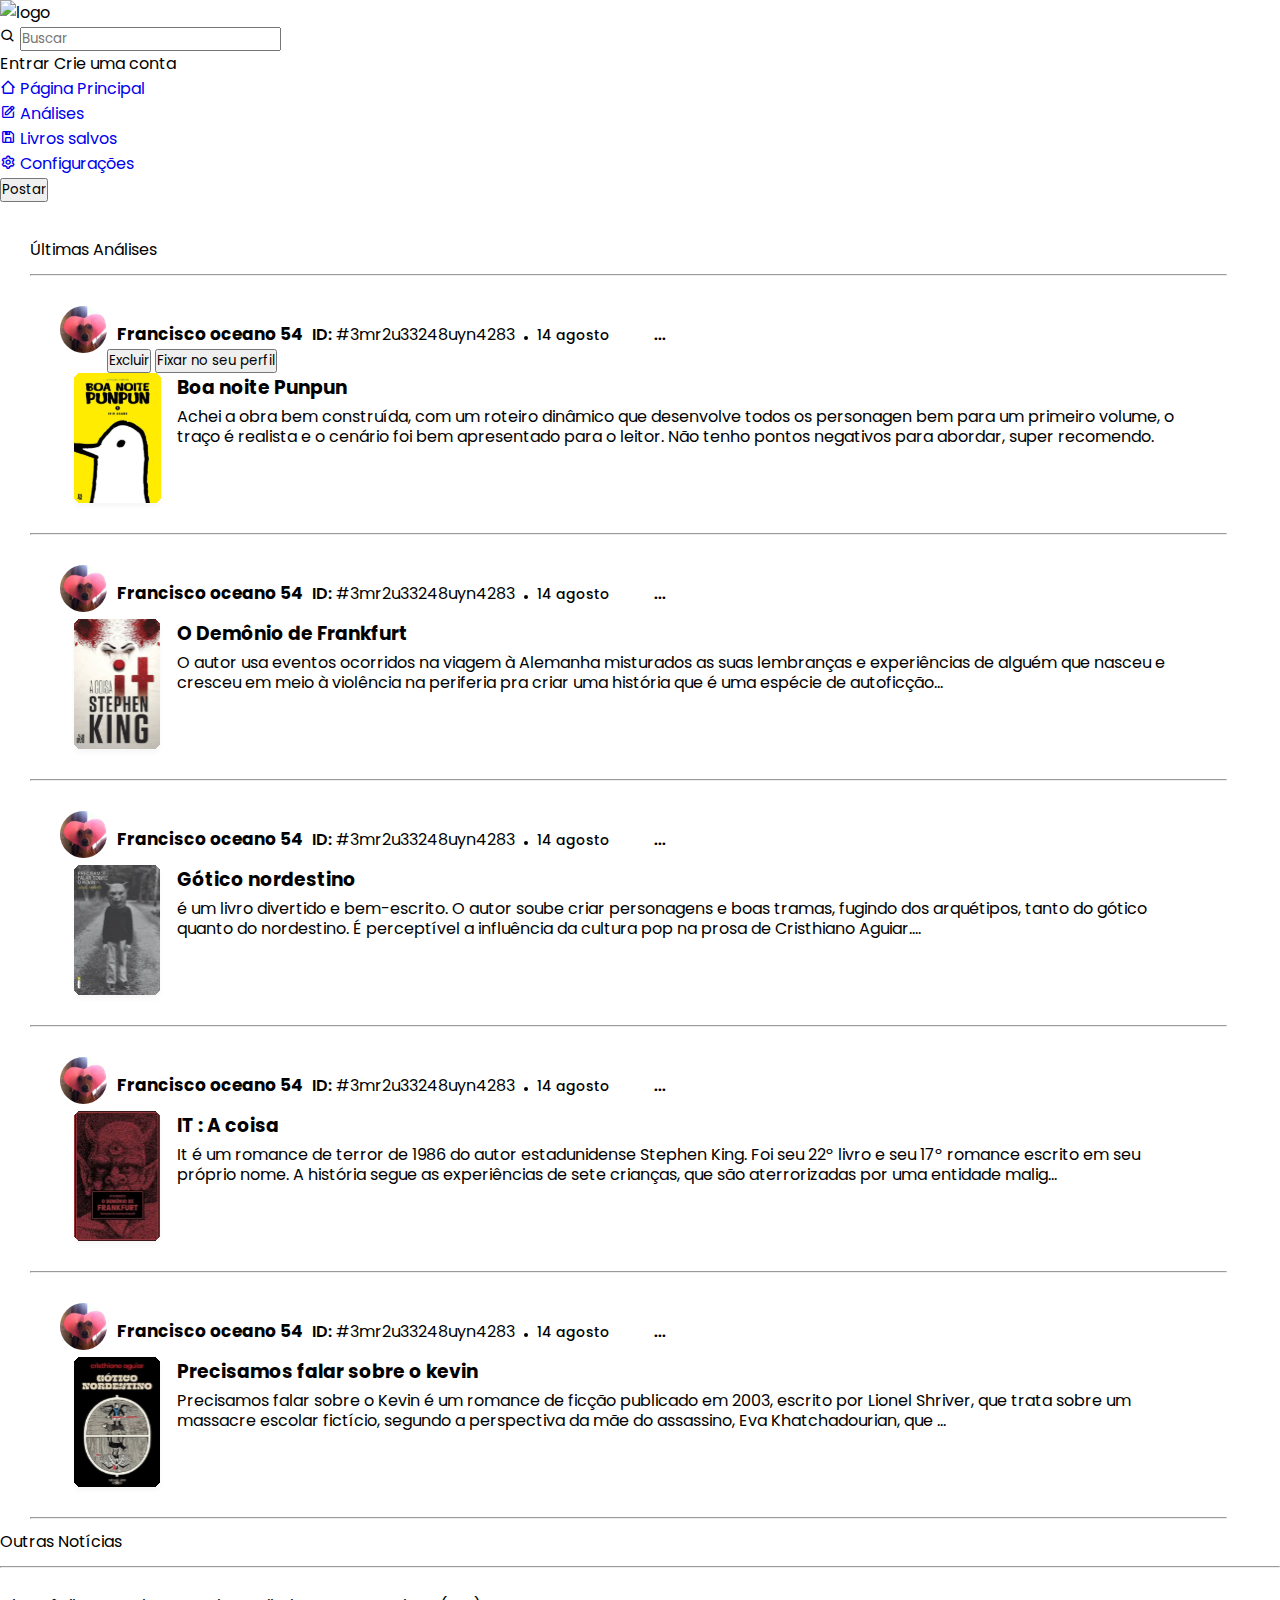
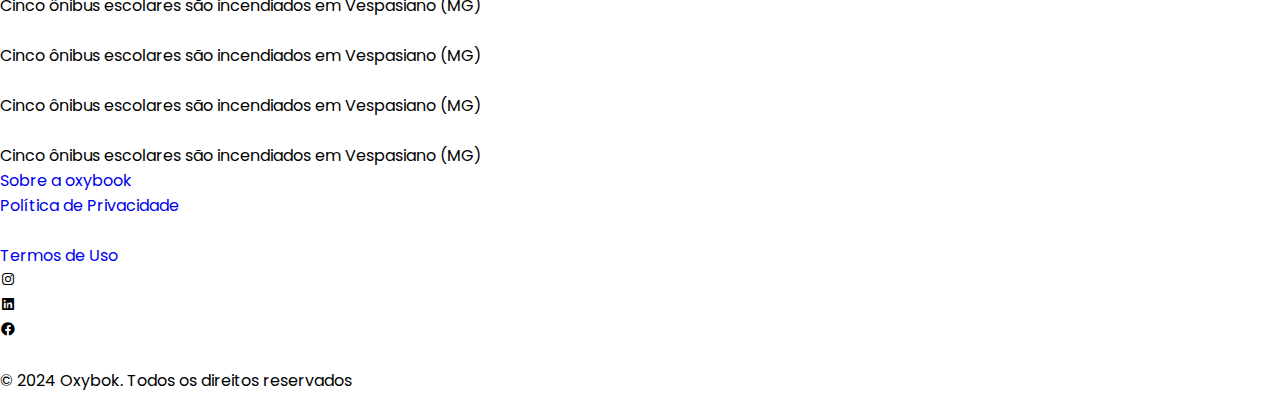
==== BlogBook - teste/analises page/index.html @ 35f9f9dd "Merge https://github.com/ludslvaz/BLOGBOOK-TESTE into veetorioBranch" ====
<!DOCTYPE html>
<html lang="pt-BR">
<head>
    <meta charset="UTF-8">
    <meta name="viewport" content="width=device-width, initial-scale=1.0">
    <link rel="stylesheet" href="style.css">
    <link rel="stylesheet" href="../css/header.css">
    <link rel="stylesheet" href="../css/leftNav.css">
    <link rel="stylesheet" href="../css/rightNavSingle.css">
    <link rel="stylesheet" href="../css/footer.css">
    <!-- Boxiocns CND Link -->
    <link href='https://unpkg.com/boxicons@2.1.4/css/boxicons.min.css' rel='stylesheet'>
    <title>Análise Page</title>
</head>
<body>
    <header>
        <div class="logo-details">
            <img src="./imgs/logo_icon.svg" alt="logo">
        </div>
        <div class="search-container">
            <i class='bx bx-search'></i>
            <input class="seach" placeholder="Buscar">
            </input>
        </div>
        </input>
        <div class="login_div">
            <span class="to-enter">Entrar</span>
            <span class="create_cont">Crie uma conta</span>
            <img src="./imgs/user.svg" alt="" class="user">
        </div>
    </header>
    <main>
        <nav class="left-nav">
            <ul>
                <li>
                    <a href="#" class="color">
                        <i class='bx bx-home-alt-2'></i>
                        <span class="link_name">Página Principal</span>
                    </a>
                </li>
                <li>
                    <a href="#" class="color">
                        <i class='bx bx-edit'></i>
                        <span class="link_name">Análises</span>
                    </a>
                </li>
                <li>
                    <a href="#" class="color">
                        <i class='bx bx-save'></i>
                        <span class="link_name">Livros salvos</span>
                    </a>
                </li>
                <li>
                    <a href="#" class="color">
                        <i class='bx bx-cog'></i>
                        <span class="link_name">Configurações</span>
                    </a>
                </li>
                <li class="button">
                    <input type="button" value="Postar" class="btn">
                </li>
            </ul>
        </nav>

        <section class="content-container">
            <div class="container">
                <span>Últimas Análises</span>
                <hr>
                <div class="containerAnalises">
                    <div id="info_sigle">
                        <div class="imgUser_sigle">
                            <img src="./imgs/dogUser.svg" alt="" id="user_sigle">
                        </div>
                        <div class="dados">
                        <span id="userName_single">Francisco oceano 54</span>
                        <span id="idName_single"><span class="wordId">ID:</span> #3mr2u33248uyn4283</span>
                        <span class="ponto"></span>
                        <span id="dia_single">14 agosto</span>
                        <button class="trêsPontinhos">...</button>
                        <div class="notification">
                            <button type="button" id="btnDelete"><box-icon type='solid' name='trash-alt'>Excluir</box-icon></button>
                            <button type="button" id="btnFixar">Fixar no seu perfil</button>
                        </div>
                        </div>
                    </div>
                    <div class="bookDados">
                        <img src="./imgs/books/book1.svg" alt="">
                        <div class="infoBook">
                            <h3>Boa noite Punpun</h3>
                            <p>Achei a obra bem construída,
                               com um roteiro dinâmico que desenvolve
                               todos os personagen bem para um primeiro 
                               volume, o traço é realista e o cenário foi 
                               bem apresentado para o leitor. Não tenho 
                               pontos negativos para abordar, super recomendo.
                            </p>
                        </div>
                    </div>
                </div>
                <hr>
                <div class="containerAnalises">
                    <div id="info_sigle">
                        <div class="imgUser_sigle">
                            <img src="./imgs/dogUser.svg" alt="" id="user_sigle">
                        </div>
                        <div class="dados">
                        <span id="userName_single">Francisco oceano 54</span>
                        <span id="idName_single"><span class="wordId">ID:</span> #3mr2u33248uyn4283</span>
                        <span class="ponto"></span>
                        <span id="dia_single">14 agosto</span>
                        <button class="trêsPontinhos">...</button>
                        </div>
                    </div>
                    <div class="bookDados">
                        <img src="./imgs/books/book2.svg" alt="">
                        <div class="infoBook">
                            <h3>O Demônio de Frankfurt</h3>
                            <p>O autor usa eventos ocorridos na viagem
                                à Alemanha misturados as suas lembranças
                                e experiências de alguém que nasceu e cresceu
                                em meio à violência na periferia pra criar uma
                                história que é uma espécie de autoficção...
                            </p>
                        </div>
                    </div>
                </div>
                <hr>
                <div class="containerAnalises">
                    <div id="info_sigle">
                        <div class="imgUser_sigle">
                            <img src="./imgs/dogUser.svg" alt="" id="user_sigle">
                        </div>
                        <div class="dados">
                        <span id="userName_single">Francisco oceano 54</span>
                        <span id="idName_single"><span class="wordId">ID:</span> #3mr2u33248uyn4283</span>
                        <span class="ponto"></span>
                        <span id="dia_single">14 agosto</span>
                        <button class="trêsPontinhos">...</button>
                        </div>
                    </div>
                    <div class="bookDados">
                        <img src="./imgs/books/book3.svg" alt="">
                        <div class="infoBook">
                            <h3>Gótico nordestino</h3>
                            <p>é um livro divertido e bem-escrito.
                                O autor soube criar personagens e boas tramas,
                                fugindo dos arquétipos, tanto do gótico quanto
                                do nordestino. É perceptível a influência da
                                cultura pop na prosa de Cristhiano Aguiar....
                            </p>
                        </div>
                    </div>
                </div>
                <hr>
                <div class="containerAnalises">
                    <div id="info_sigle">
                        <div class="imgUser_sigle">
                            <img src="./imgs/dogUser.svg" alt="" id="user_sigle">
                        </div>
                        <div class="dados">
                        <span id="userName_single">Francisco oceano 54</span>
                        <span id="idName_single"><span class="wordId">ID:</span> #3mr2u33248uyn4283</span>
                        <span class="ponto"></span>
                        <span id="dia_single">14 agosto</span>
                        <button class="trêsPontinhos">...</button>
                        </div>
                    </div>
                    <div class="bookDados">
                        <img src="./imgs/books/book4.svg" alt="">
                        <div class="infoBook">
                            <h3>IT : A coisa </h3>
                            <p>It é um romance de terror de 1986 do autor estadunidense
                                 Stephen King. Foi seu 22º livro e seu 17º romance escrito em seu próprio nome.
                                 A história segue as experiências de sete crianças, que 
                                 são aterrorizadas por uma entidade malig...
                            </p>
                        </div>
                    </div>
                </div>
                <hr>
                <div class="containerAnalises">
                    <div id="info_sigle">
                        <div class="imgUser_sigle">
                            <img src="./imgs/dogUser.svg" alt="" id="user_sigle">
                        </div>
                        <div class="dados">
                        <span id="userName_single">Francisco oceano 54</span>
                        <span id="idName_single"><span class="wordId">ID:</span> #3mr2u33248uyn4283</span>
                        <span class="ponto"></span>
                        <span id="dia_single">14 agosto</span>
                        <button class="trêsPontinhos">...</button>
                        </div>
                    </div>
                    <div class="bookDados">
                        <img src="./imgs/books/book5.svg" alt="">
                        <div class="infoBook">
                            <h3>Precisamos falar sobre o kevin </h3>
                            <p>Precisamos falar sobre o Kevin é um romance 
                                de ficção publicado em 2003, escrito por Lionel 
                                Shriver, que trata sobre um massacre escolar fictício,
                                segundo a perspectiva da mãe do assassino, Eva Khatchadourian, que ...
                            </p>
                        </div>
                    </div>
                </div>
                
                <hr>
            </div>
        </section>

        <nav class="right-nav">
            <div class="OutrasNoticias">
                <div class="titleOutrasNot">
                    <span>Outras Notícias</span>
                </div>
                <hr class="rowOutrasNoticias">
                <div class="noticias">
                    <img src="./imgs/outrasNotícias.img/img1.svg" alt="">
                    <div id="txtOutrasNoticias">
                        <span>
                            Cinco ônibus escolares são incendiados
                             em Vespasiano (MG)
                        </span>
                    </div>
                </div>
                <div class="noticias">
                    <img src="./imgs/outrasNotícias.img/img2.svg" alt="">
                    <div id="txtOutrasNoticias">
                        <span>
                            Cinco ônibus escolares são incendiados
                             em Vespasiano (MG)
                        </span>
                    </div>
                </div>
                <div class="noticias">
                    <img src="./imgs/outrasNotícias.img/img3.svg" alt="">
                    <div id="txtOutrasNoticias">
                        <span>
                            Cinco ônibus escolares são incendiados
                             em Vespasiano (MG)
                        </span>
                    </div>
                </div>
                <div class="noticias">
                    <img src="./imgs/outrasNotícias.img/img4.svg" alt="">
                    <div id="txtOutrasNoticias">
                        <span>
                            Cinco ônibus escolares são incendiados
                             em Vespasiano (MG)
                        </span>
                    </div>
                </div>
            </div>
        </nav>
    </main>
    <footer>
        <div class="container_footer">
            <div class="row_footer">
                <ul class="footer_ul">
                    <li><a href="#" class="color">Sobre a oxybook</a></li>
                    <li><a href="#" class="color">Política de Privacidade</a></li>
                    <li><img src="./imgs/logo_footer.svg" alt=""></li>
                    <li><a href="#" class="color">Termos de Uso</a></li>
                    <div class="social_medias">
                        <li><i class='bx bxl-instagram color'></i></li>
                        <li><i class='bx bxl-linkedin-square color'></i></li>
                        <li><i class='bx bxl-facebook-circle color'></i></li>
                    </div>
                    <a href=""><img src="./imgs/arrow.svg" alt="" id="arrow_footer"></a>
                </ul>
            </div>
        </div>
        <span class="span_footer">© 2024 Oxybok. Todos os direitos reservados</span>
    </footer>
    <script src=""></script>
</body>
</html>
---- BlogBook - teste/analises page/style.css ----
@import url('https://fonts.googleapis.com/css2?family=Poppins:wght@200;300;400;500;600;700&display=swap');
*{
    padding: 0;
    margin: 0;
    box-sizing: border-box;
    text-decoration: none;
    font-family: 'Poppins', sans-serif;
}
/* CONTEÚDO DO MEIO */
.content-container{
    display: flex;
    flex: 1;
    padding: 10px;
    /* justify-content: center; */
    /* background-color: #2A3DA3; */
}
.container{
    max-width: 95%;
    height: 100%;
    margin-left: 20px;
    flex-wrap: wrap;
    margin-top: 25px;
    /* background-color: blueviolet; */
}
#info_sigle{
    display: flex;
    margin-top: 30px;
    margin-left: 30px;
}
.dados{
    margin-top: 15px;
}
#idName_single{
    margin-left: 5px;
}
.wordId{
    font-weight: 600;
}
#userName_single{
    font-weight: bold;
    font-size: 17px;
    margin-left: 10px;
}
.ponto{
    display: inline-block;
    width: 4px;
    height: 4px;
    background-color: black;
    border-radius: 50%;
    margin-left: 5px;
}
.trêsPontinhos{
    font-weight: bold;
    margin-left: 40px;
    cursor: pointer;
    border: none;
    background: none;
}
#dia_single{
    margin-left: 5px;
    font-weight: 500;
    font-size: 14px;
}
hr{
    margin-top: 12px;
}
.bookDados{
    display: flex;
    justify-content: center;
    padding: 0px 40px 10px;
}
.infoBook{
    padding: 0px 12px 0px;
}
.infoBook p{
    line-height: 20px;
    margin-top: 5px;
}
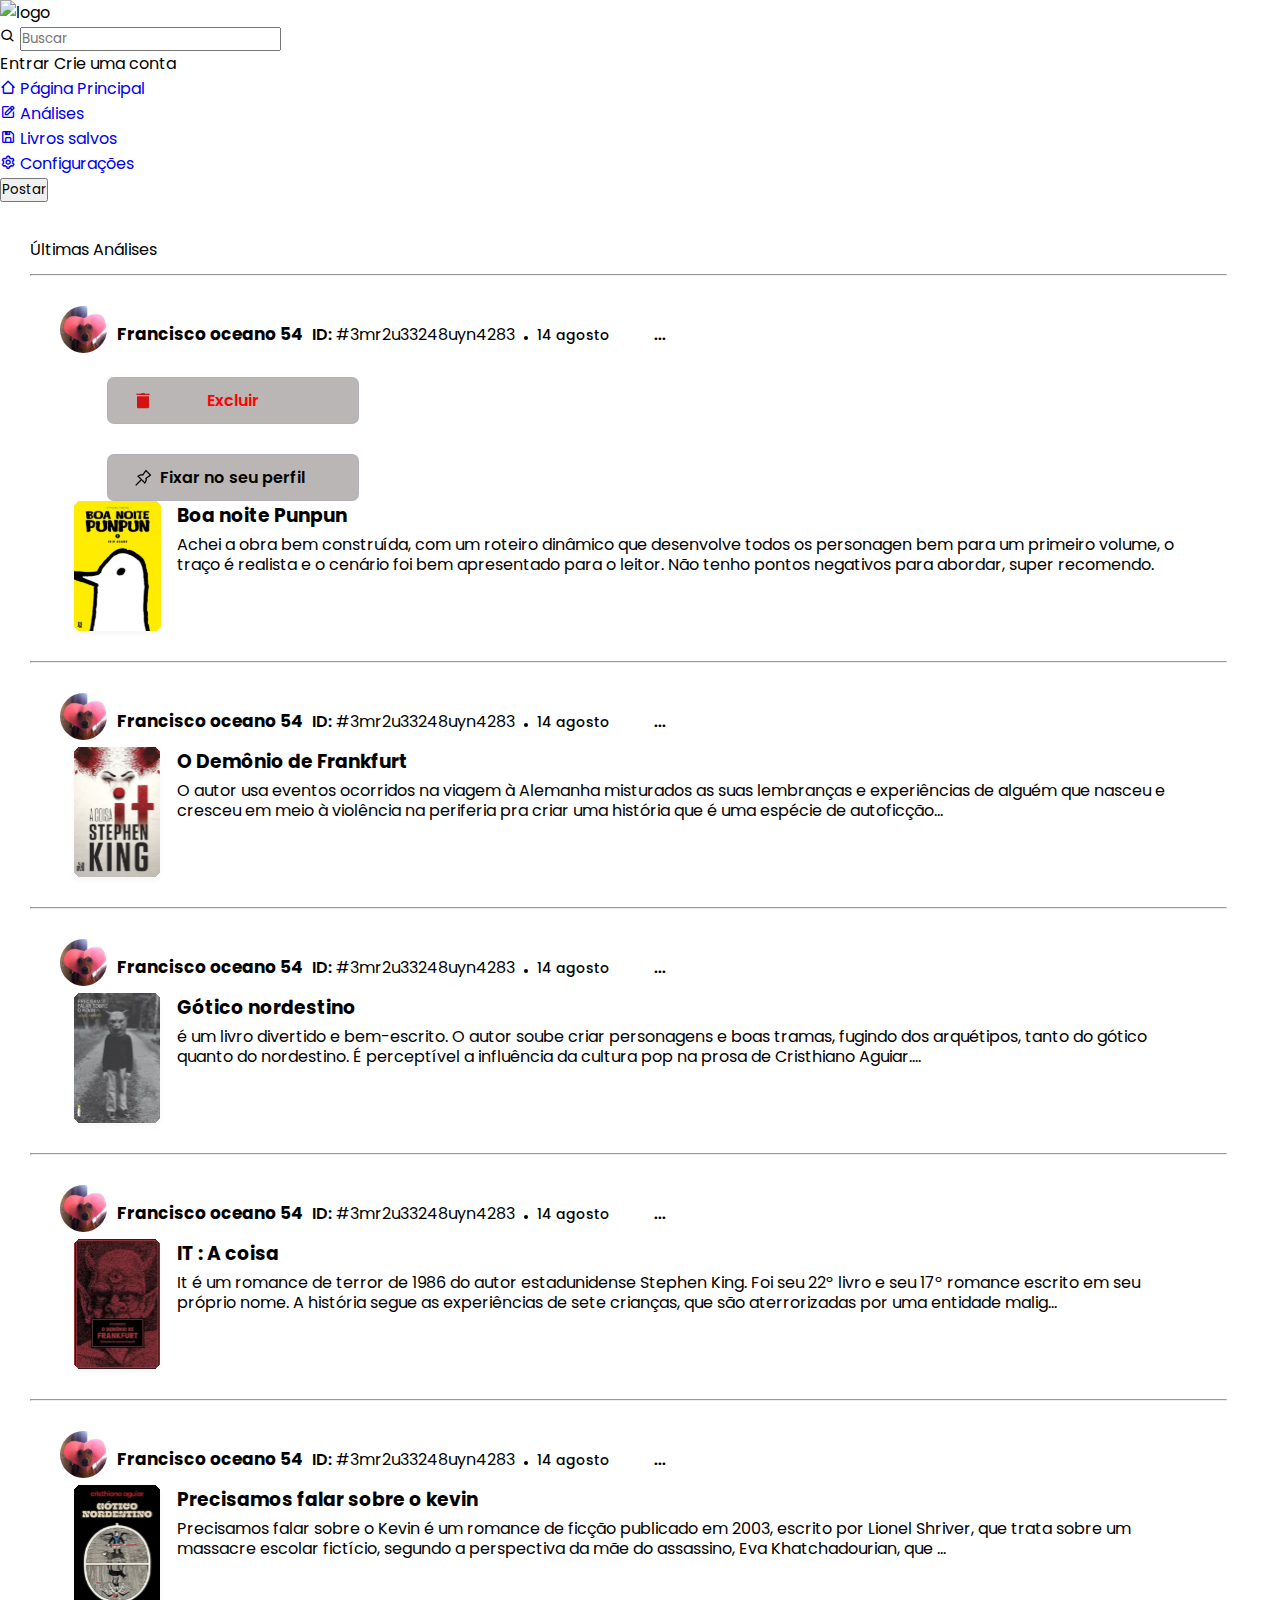
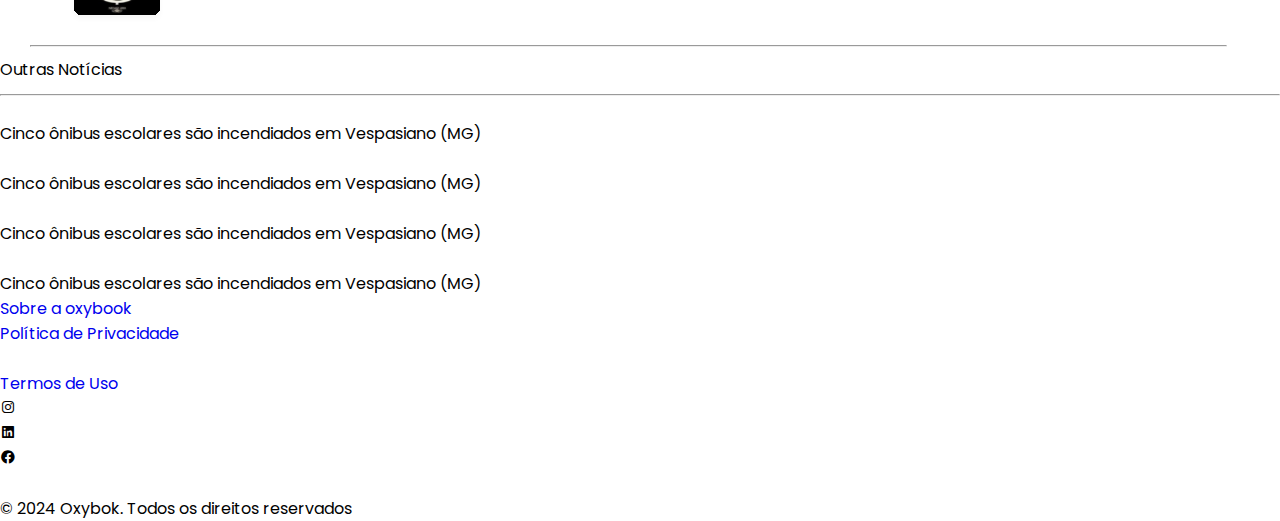
==== commit 9c6aac85: "." ====
--- a/BlogBook - teste/analises page/index.html
+++ b/BlogBook - teste/analises page/index.html
@@ -78,8 +78,8 @@
                         <span id="dia_single">14 agosto</span>
                         <button class="trêsPontinhos">...</button>
                         <div class="notification">
-                            <button type="button" id="btnDelete"><box-icon type='solid' name='trash-alt'>Excluir</box-icon></button>
-                            <button type="button" id="btnFixar">Fixar no seu perfil</button>
+                            <input type="button" value="Excluir" class="btnDelete">
+                            <input type="button" value="Fixar no seu perfil" class="btnFixar">
                         </div>
                         </div>
                     </div>
--- a/BlogBook - teste/analises page/style.css
+++ b/BlogBook - teste/analises page/style.css
@@ -76,3 +76,40 @@
     line-height: 20px;
     margin-top: 5px;
 }
+.btnDelete{
+    display: flex;
+    justify-content: center;
+    width: 45%;
+    margin-top: 30px;
+    padding: 10px 2px;
+    align-items: center;
+    border-radius: 7px;
+    color: red;
+    font-size: 16px;
+    font-weight: 600;
+    border: 1px solid rgba(150, 156, 208, 0.20);
+    background-color: rgb(187, 182, 182);
+    /* background: rgba(255, 255, 255, 0.20); */
+    background-image: url(./imgs/icons8-trash-30.png);
+    background-repeat: no-repeat;
+    background-size: 20px 20px;
+    background-position: 25px;
+}
+.btnFixar{
+    display: flex;
+    justify-content: center;
+    width: 45%;
+    margin-top: 30px;
+    padding: 10px 2px;
+    align-items: center;
+    border-radius: 7px;
+    font-size: 16px;
+    font-weight: 600;
+    border: 1px solid rgba(150, 156, 208, 0.20);
+    background-color: rgb(187, 182, 182);
+    /* background: rgba(255, 255, 255, 0.20); */
+    background-image: url(./imgs/icons8-pin-32.png);
+    background-repeat: no-repeat;
+    background-size: 20px 20px;
+    background-position: 25px;
+}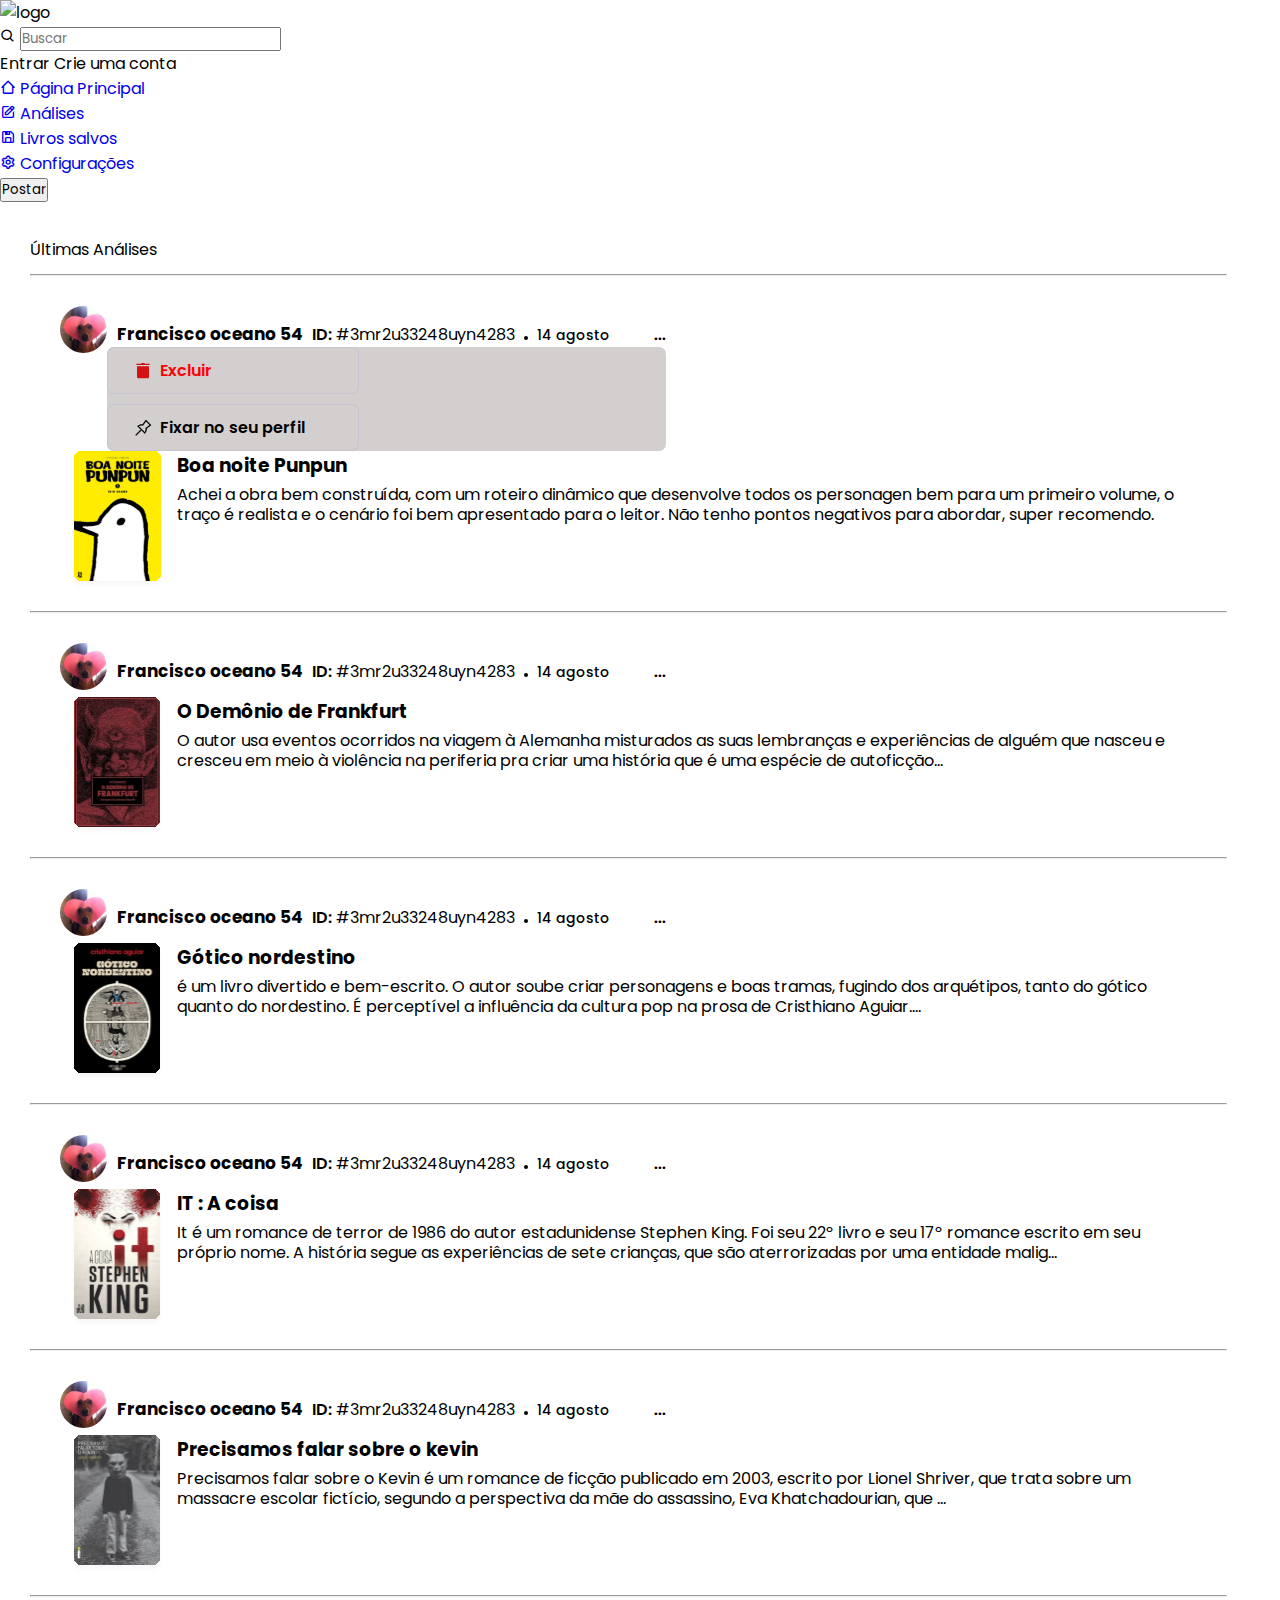
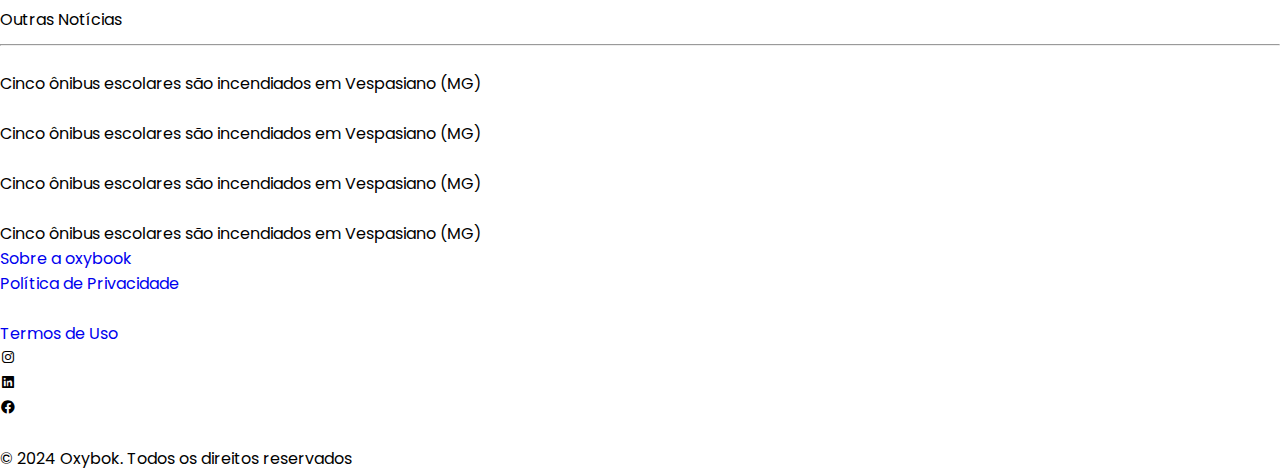
==== commit 5dbaf9e9: "." ====
--- a/BlogBook - teste/analises page/index.html
+++ b/BlogBook - teste/analises page/index.html
@@ -112,7 +112,7 @@
                         </div>
                     </div>
                     <div class="bookDados">
-                        <img src="./imgs/books/book2.svg" alt="">
+                        <img src="./imgs/books/book4.svg" alt="">
                         <div class="infoBook">
                             <h3>O Demônio de Frankfurt</h3>
                             <p>O autor usa eventos ocorridos na viagem
@@ -139,7 +139,7 @@
                         </div>
                     </div>
                     <div class="bookDados">
-                        <img src="./imgs/books/book3.svg" alt="">
+                        <img src="./imgs/books/book5.svg" alt="">
                         <div class="infoBook">
                             <h3>Gótico nordestino</h3>
                             <p>é um livro divertido e bem-escrito.
@@ -166,7 +166,7 @@
                         </div>
                     </div>
                     <div class="bookDados">
-                        <img src="./imgs/books/book4.svg" alt="">
+                        <img src="./imgs/books/book2.svg" alt="">
                         <div class="infoBook">
                             <h3>IT : A coisa </h3>
                             <p>It é um romance de terror de 1986 do autor estadunidense
@@ -192,7 +192,7 @@
                         </div>
                     </div>
                     <div class="bookDados">
-                        <img src="./imgs/books/book5.svg" alt="">
+                        <img src="./imgs/books/book3.svg" alt="">
                         <div class="infoBook">
                             <h3>Precisamos falar sobre o kevin </h3>
                             <p>Precisamos falar sobre o Kevin é um romance 
--- a/BlogBook - teste/analises page/style.css
+++ b/BlogBook - teste/analises page/style.css
@@ -76,20 +76,23 @@
     line-height: 20px;
     margin-top: 5px;
 }
+.notification{
+    background-color: rgb(212, 207, 207);
+    border-radius: 7px;
+}
 .btnDelete{
     display: flex;
     justify-content: center;
     width: 45%;
-    margin-top: 30px;
-    padding: 10px 2px;
+    /* margin-top: 30px; */
+    padding: 10px 95px 10px 2px;
     align-items: center;
     border-radius: 7px;
     color: red;
     font-size: 16px;
     font-weight: 600;
     border: 1px solid rgba(150, 156, 208, 0.20);
-    background-color: rgb(187, 182, 182);
-    /* background: rgba(255, 255, 255, 0.20); */
+    background-color: rgb(212, 207, 207);
     background-image: url(./imgs/icons8-trash-30.png);
     background-repeat: no-repeat;
     background-size: 20px 20px;
@@ -99,15 +102,14 @@
     display: flex;
     justify-content: center;
     width: 45%;
-    margin-top: 30px;
+    margin-top: 10px;
     padding: 10px 2px;
     align-items: center;
     border-radius: 7px;
     font-size: 16px;
     font-weight: 600;
     border: 1px solid rgba(150, 156, 208, 0.20);
-    background-color: rgb(187, 182, 182);
-    /* background: rgba(255, 255, 255, 0.20); */
+    background-color: rgb(212, 207, 207);
     background-image: url(./imgs/icons8-pin-32.png);
     background-repeat: no-repeat;
     background-size: 20px 20px;
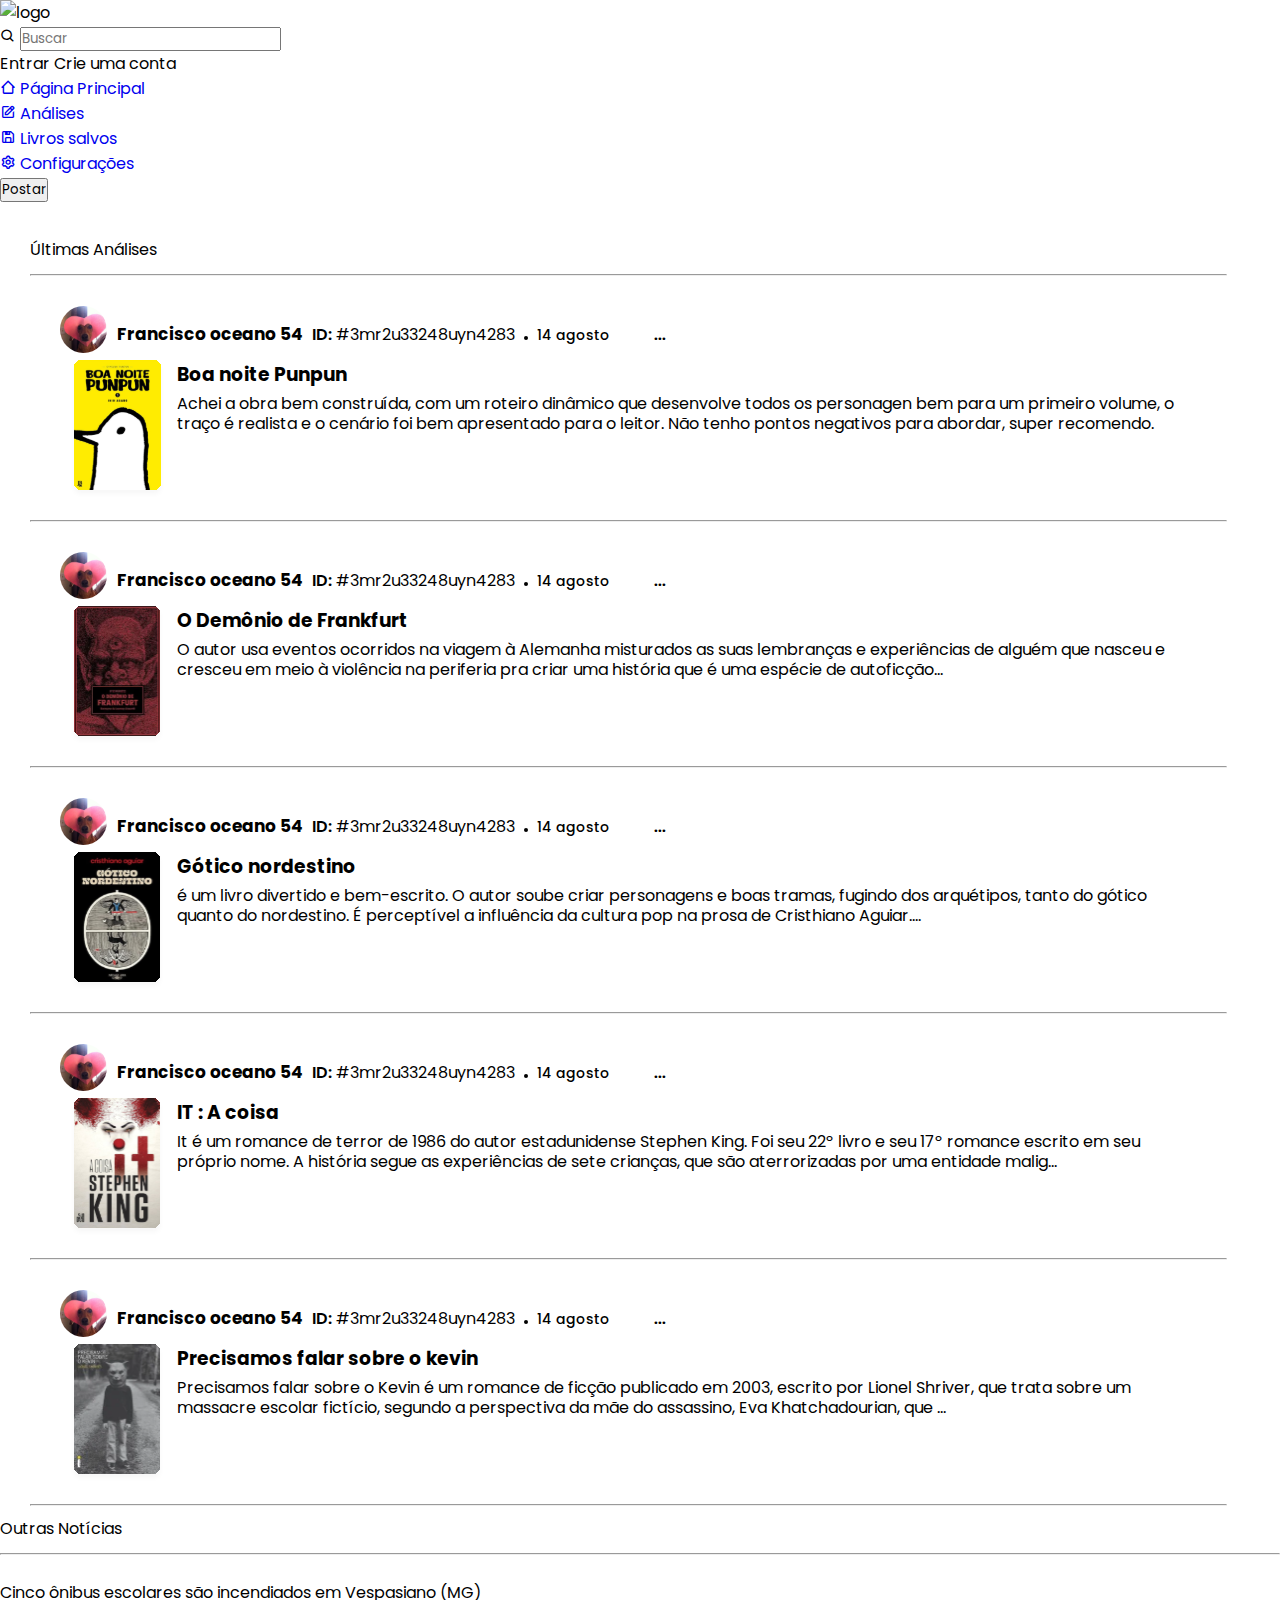
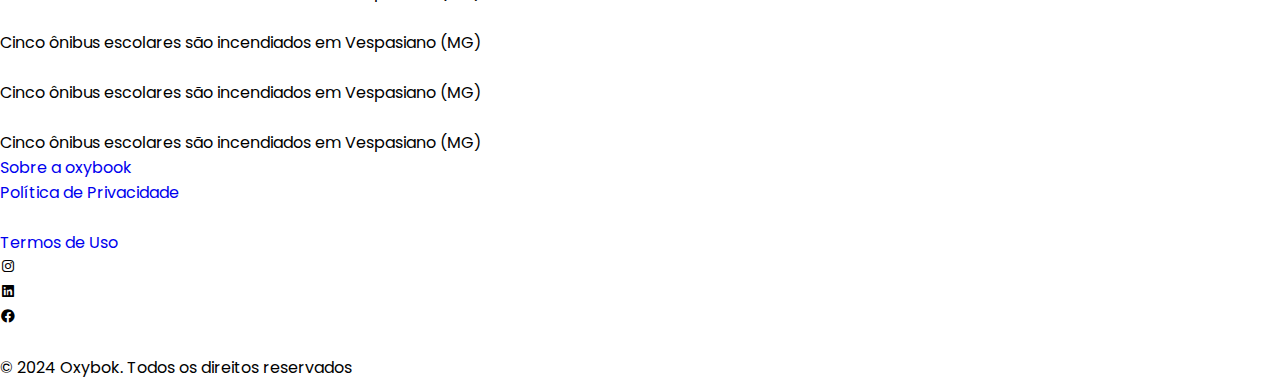
==== commit 6cce2aaa: "buttons" ====
--- a/BlogBook - teste/analises page/index.html
+++ b/BlogBook - teste/analises page/index.html
@@ -76,8 +76,8 @@
                         <span id="idName_single"><span class="wordId">ID:</span> #3mr2u33248uyn4283</span>
                         <span class="ponto"></span>
                         <span id="dia_single">14 agosto</span>
-                        <button class="trêsPontinhos">...</button>
-                        <div class="notification">
+                        <button class="trêsPontinhos" onclick="toggleNotification('notificationDiv1')">...</button>
+                        <div class="notification" id="notificationDiv1">
                             <input type="button" value="Excluir" class="btnDelete">
                             <input type="button" value="Fixar no seu perfil" class="btnFixar">
                         </div>
@@ -108,7 +108,11 @@
                         <span id="idName_single"><span class="wordId">ID:</span> #3mr2u33248uyn4283</span>
                         <span class="ponto"></span>
                         <span id="dia_single">14 agosto</span>
-                        <button class="trêsPontinhos">...</button>
+                        <button class="trêsPontinhos" onclick="toggleNotification('notificationDiv2')">...</button>
+                        <div class="notification" id="notificationDiv2">
+                            <input type="button" value="Excluir" class="btnDelete">
+                            <input type="button" value="Fixar no seu perfil" class="btnFixar">
+                        </div>
                         </div>
                     </div>
                     <div class="bookDados">
@@ -135,7 +139,11 @@
                         <span id="idName_single"><span class="wordId">ID:</span> #3mr2u33248uyn4283</span>
                         <span class="ponto"></span>
                         <span id="dia_single">14 agosto</span>
-                        <button class="trêsPontinhos">...</button>
+                        <button class="trêsPontinhos" onclick="toggleNotification('notificationDiv3')">...</button>
+                        <div class="notification" id="notificationDiv3">
+                            <input type="button" value="Excluir" class="btnDelete">
+                            <input type="button" value="Fixar no seu perfil" class="btnFixar">
+                        </div>
                         </div>
                     </div>
                     <div class="bookDados">
@@ -162,7 +170,11 @@
                         <span id="idName_single"><span class="wordId">ID:</span> #3mr2u33248uyn4283</span>
                         <span class="ponto"></span>
                         <span id="dia_single">14 agosto</span>
-                        <button class="trêsPontinhos">...</button>
+                        <button class="trêsPontinhos" onclick="toggleNotification('notificationDiv4')">...</button>
+                        <div class="notification" id="notificationDiv4">
+                            <input type="button" value="Excluir" class="btnDelete">
+                            <input type="button" value="Fixar no seu perfil" class="btnFixar">
+                        </div>
                         </div>
                     </div>
                     <div class="bookDados">
@@ -188,7 +200,11 @@
                         <span id="idName_single"><span class="wordId">ID:</span> #3mr2u33248uyn4283</span>
                         <span class="ponto"></span>
                         <span id="dia_single">14 agosto</span>
-                        <button class="trêsPontinhos">...</button>
+                        <button class="trêsPontinhos" onclick="toggleNotification('notificationDiv5')">...</button>
+                        <div class="notification" id="notificationDiv5">
+                            <input type="button" value="Excluir" class="btnDelete">
+                            <input type="button" value="Fixar no seu perfil" class="btnFixar">
+                        </div>
                         </div>
                     </div>
                     <div class="bookDados">
@@ -272,6 +288,6 @@
         </div>
         <span class="span_footer">© 2024 Oxybok. Todos os direitos reservados</span>
     </footer>
-    <script src=""></script>
+    <script src="script.js"></script>
 </body>
 </html>--- a/BlogBook - teste/analises page/style.css
+++ b/BlogBook - teste/analises page/style.css
@@ -77,15 +77,23 @@
     margin-top: 5px;
 }
 .notification{
+    position: relative;
     background-color: rgb(212, 207, 207);
     border-radius: 7px;
+    max-width: 50%;
+    max-height: 80%;
+    left: 55%;
+    z-index: 1;
+    display: none;
+}
+#notificationDiv{
+    display: none;
 }
 .btnDelete{
     display: flex;
     justify-content: center;
-    width: 45%;
-    /* margin-top: 30px; */
-    padding: 10px 95px 10px 2px;
+    width: 90%;
+    padding: 8px 20px;
     align-items: center;
     border-radius: 7px;
     color: red;
@@ -97,11 +105,15 @@
     background-repeat: no-repeat;
     background-size: 20px 20px;
     background-position: 25px;
+    position: absolute;
+    top: 0;
+    left: 0;
+    z-index: 2;
 }
 .btnFixar{
     display: flex;
     justify-content: center;
-    width: 45%;
+    width: 90%;
     margin-top: 10px;
     padding: 10px 2px;
     align-items: center;
@@ -114,4 +126,8 @@
     background-repeat: no-repeat;
     background-size: 20px 20px;
     background-position: 25px;
+    position: absolute;
+    top: 30px;
+    left: 0;
+    z-index: 1;
 }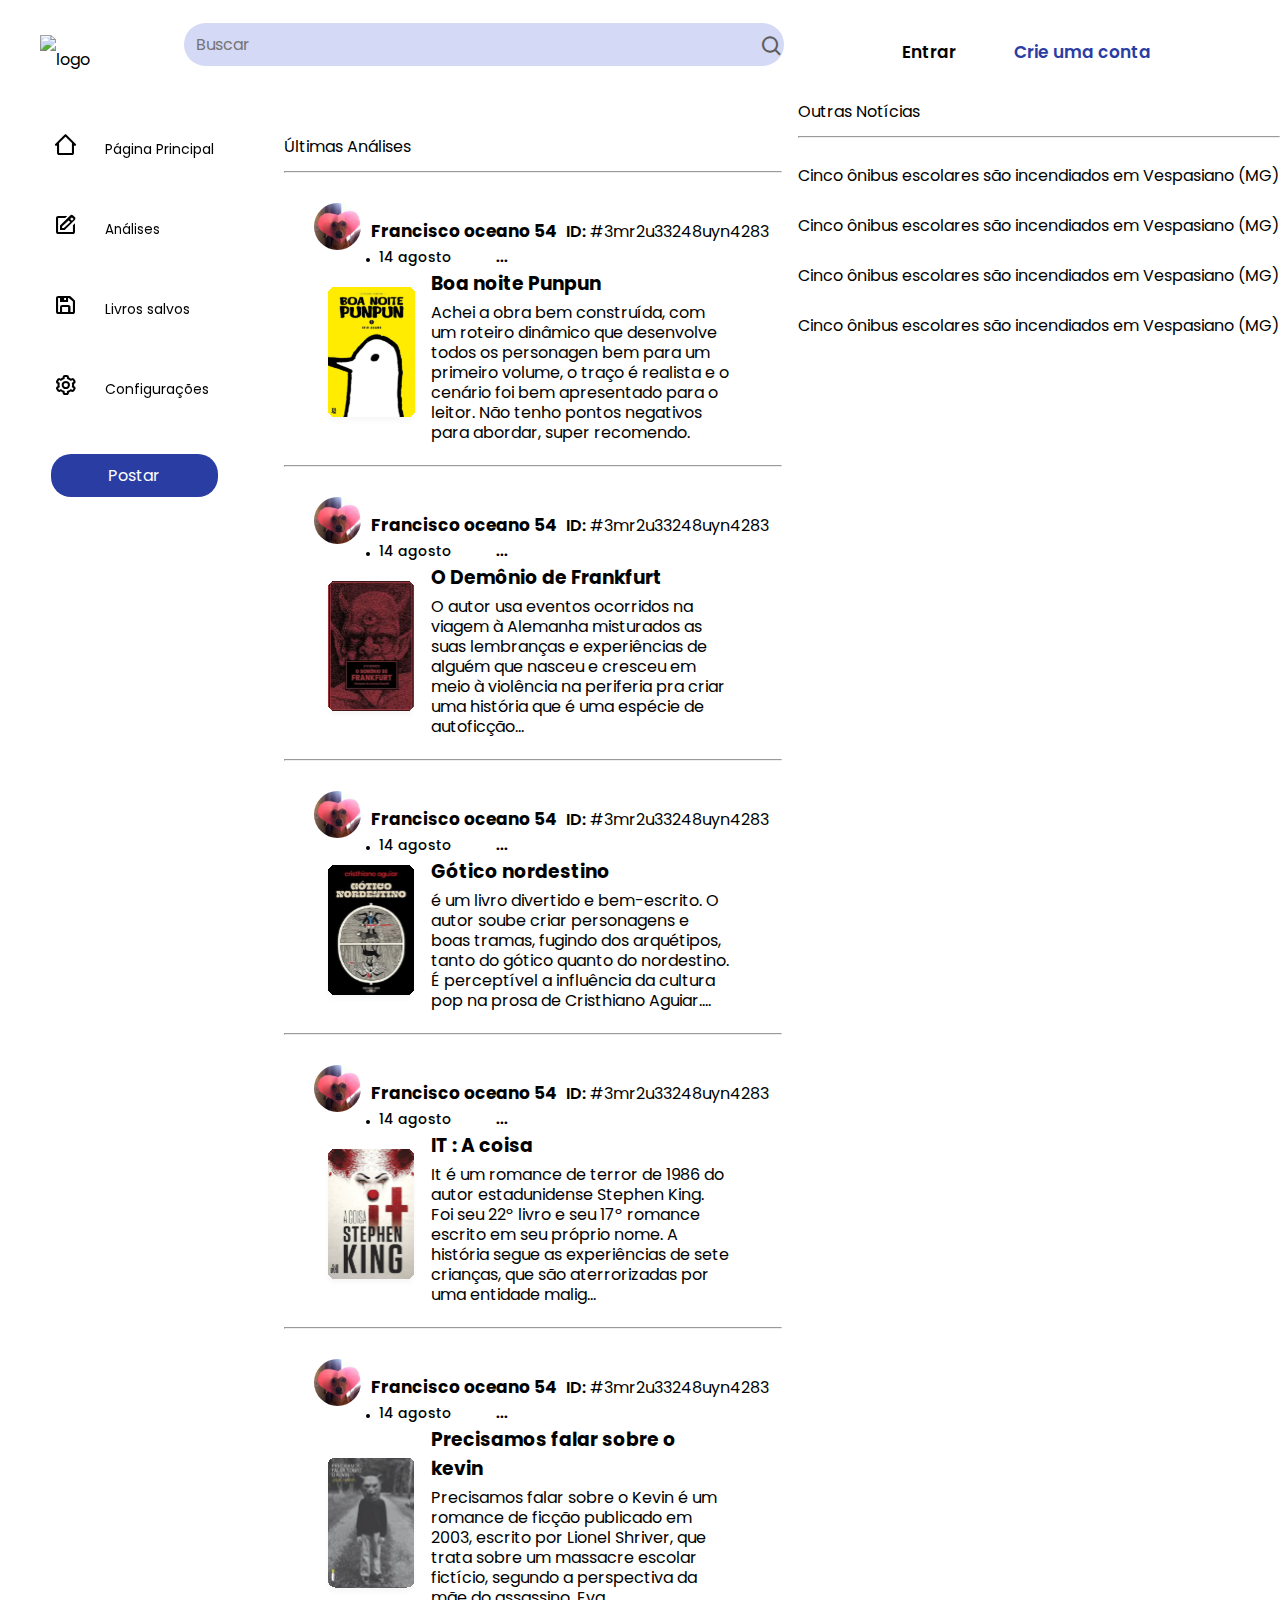
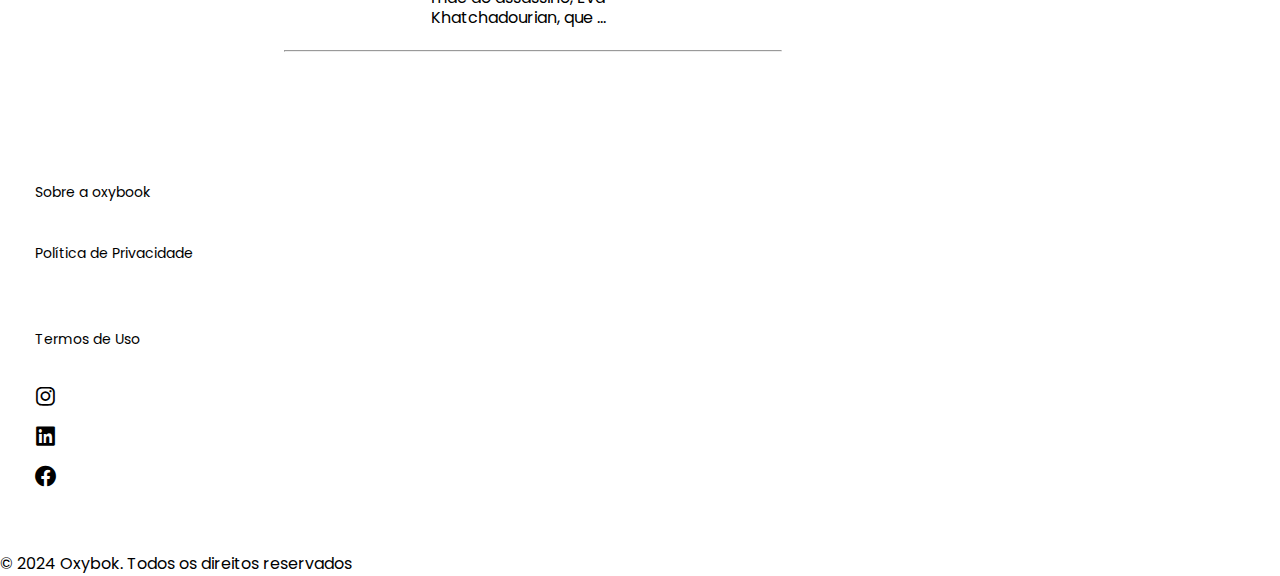
==== commit 236e26fa: "Merge https://github.com/ludslvaz/BLOGBOOK-TESTE into veetorioBranch" ====
--- a/BlogBook - teste/analises page/index.html
+++ b/BlogBook - teste/analises page/index.html
@@ -24,8 +24,8 @@
         </div>
         </input>
         <div class="login_div">
-            <span class="to-enter">Entrar</span>
-            <span class="create_cont">Crie uma conta</span>
+            <input type="button" value="Entrar" class="to-enter" id="entrarBtn">
+            <input type="button" value="Crie uma conta" class="create_cont" id="createContBtn">
             <img src="./imgs/user.svg" alt="" class="user">
         </div>
     </header>
@@ -41,7 +41,7 @@
                 <li>
                     <a href="#" class="color">
                         <i class='bx bx-edit'></i>
-                        <span class="link_name">Análises</span>
+                        <input type="button" value="Análises" class="link_name" id="analises">
                     </a>
                 </li>
                 <li>
@@ -289,5 +289,7 @@
         <span class="span_footer">© 2024 Oxybok. Todos os direitos reservados</span>
     </footer>
     <script src="script.js"></script>
+    <script src="../js/scriptHeader.js"></script>
+    <script src="../js/scriptLeftNav.js"></script>
 </body>
 </html>--- a/BlogBook - teste/css/header.css
+++ b/BlogBook - teste/css/header.css
@@ -0,0 +1,89 @@
+/* HEADER */
+header{
+    position: fixed;
+    top: 0;
+    left: 0;
+    width: 100%;
+    background-color: #ffffff;
+    display: flex;
+    justify-content: space-around;
+    align-items: center;
+}
+.logo-details img{
+    margin-top: 30px;
+    text-align: center;
+    line-height: 50px;
+    /* margin-left: 23px; */
+}
+.seach-container{
+    display: flex;
+    align-items: center;
+    justify-content: center;
+    position: relative;
+    width: 100%;
+    height: 22.4px;
+}
+.seach{
+    width: 600px;
+    background-color: #c4cbf1ba;
+    border: none;
+    color: black;
+    padding: 9px;
+    text-decoration: none;
+    display: flex;
+    font-size: 16px;
+    margin: 15px 15px;
+    padding-left: 12px;
+    border-radius: 30px;
+    cursor: pointer;
+    outline: none;
+    /* width: 160%; */
+}
+.search-container i{
+    font-size: 24px;
+    color: rgb(97, 93, 93);
+    position: absolute;
+    left: 58%;
+    top: 39%;
+    /* transform: translateY(-50%); */
+}
+.search-container i::before{
+    width: 100%;
+    display: flex;
+    justify-content: center;
+}
+
+.seach span{
+    margin-top: 15px;
+    color: rgb(97, 93, 93);
+    font-size: 15px;
+}
+.login_div{
+    margin-top: 15px;
+    display: flex;
+    margin-right: 30px;
+}
+.to-enter{
+    color: black;
+    font-weight: 600;
+    padding: 9px;
+    text-align: center;
+    font-size: 17px;
+    margin: 15px 15px;
+    margin-right: 25px;
+    cursor: pointer;
+    border: none;
+    background: none;
+}
+.create_cont{
+    color: #2A3DA3;
+    font-weight: 600;
+    padding: 9px;
+    text-align: center;
+    font-size: 17px;
+    margin: 15px 15px;
+    margin-right: 50px;
+    cursor: pointer;
+    border: none;
+    background: none;
+}--- a/BlogBook - teste/css/leftNav.css
+++ b/BlogBook - teste/css/leftNav.css
@@ -0,0 +1,67 @@
+/* NAV LEFT*/
+main{
+    display: flex;
+    margin-bottom: 100px;
+    margin-top: 99px;
+}
+li{
+    margin-left: 15px;
+    list-style-type: none;
+}
+.left-nav{
+    height: 700px;
+    width: 254px;
+    transition: width 0.2s linear;
+    overflow-y: scroll;
+}
+.left-nav::-webkit-scrollbar{
+    display: none;
+}
+a{
+    position: relative;
+    color: black;
+    font-size: 14px;
+    display: table;
+    /* width: 300px; */
+    padding: 20px;
+}
+i {
+    position: relative;
+    width: 60px;
+    height: 40px;
+    top: 14px;
+    font-size: 25px;
+    text-align: center;
+}
+.link_name{
+    position: relative;
+    top: 12px;
+    margin-left: 10px;
+    border: none;
+    background: none;
+}
+.link_name:hover{
+    color: #2A3DA3;
+    font-weight: bold;
+}
+.color:hover{
+    color: #2A3DA3;
+    font-weight: bold;
+}
+.btn{
+    background-color: #2A3DA3;
+    border: none;
+    color: white;
+    /* padding: 15px 32px; */
+    padding: 9px;
+    text-align: center;
+    text-decoration: none;
+    display: inline-block;
+    font-size: 16px;
+    margin: 4px 2px;
+    margin-left: 15%;
+    border-radius: 20px;
+    cursor: pointer;
+    width: 70%;
+    margin-top: 35px;
+}
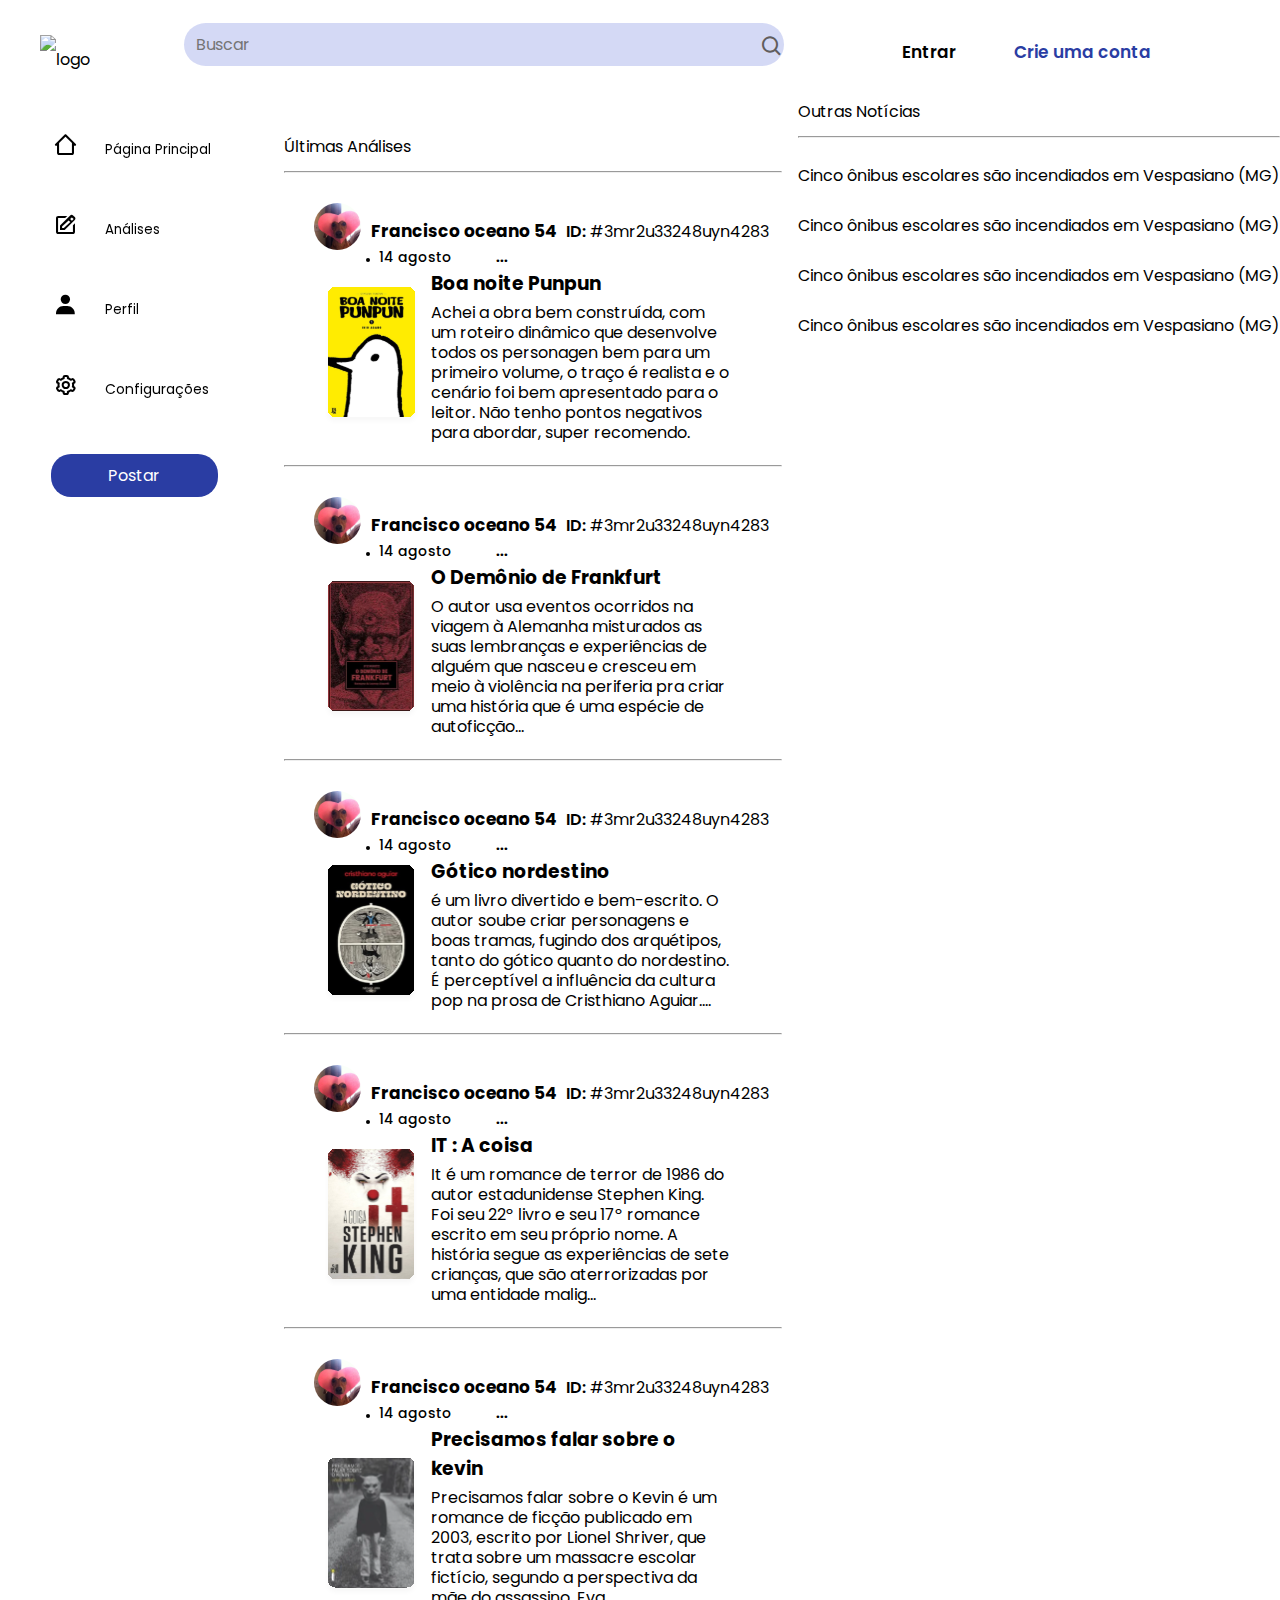
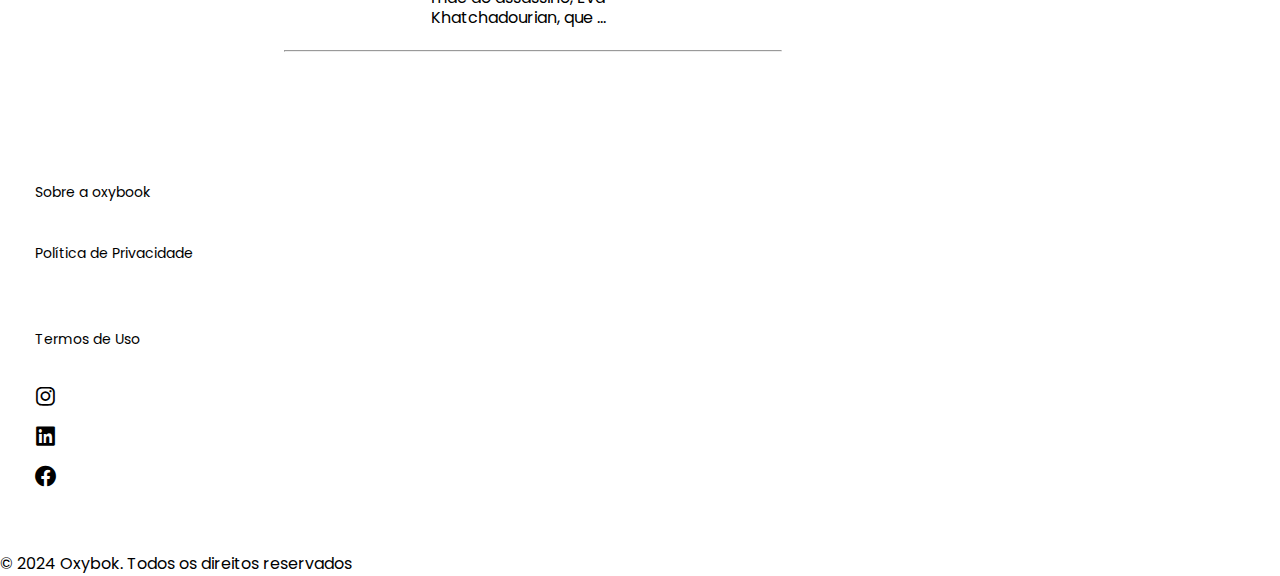
==== commit b68b411c: "." ====
--- a/BlogBook - teste/analises page/index.html
+++ b/BlogBook - teste/analises page/index.html
@@ -35,7 +35,7 @@
                 <li>
                     <a href="#" class="color">
                         <i class='bx bx-home-alt-2'></i>
-                        <span class="link_name">Página Principal</span>
+                        <input type="button" value="Página Principal" class="link_name" id="pgPrincipal">
                     </a>
                 </li>
                 <li>
@@ -46,8 +46,8 @@
                 </li>
                 <li>
                     <a href="#" class="color">
-                        <i class='bx bx-save'></i>
-                        <span class="link_name">Livros salvos</span>
+                        <i class='bx bxs-user'></i>
+                        <input type="button" value="Perfil" class="link_name" id="Perfil">
                     </a>
                 </li>
                 <li>
